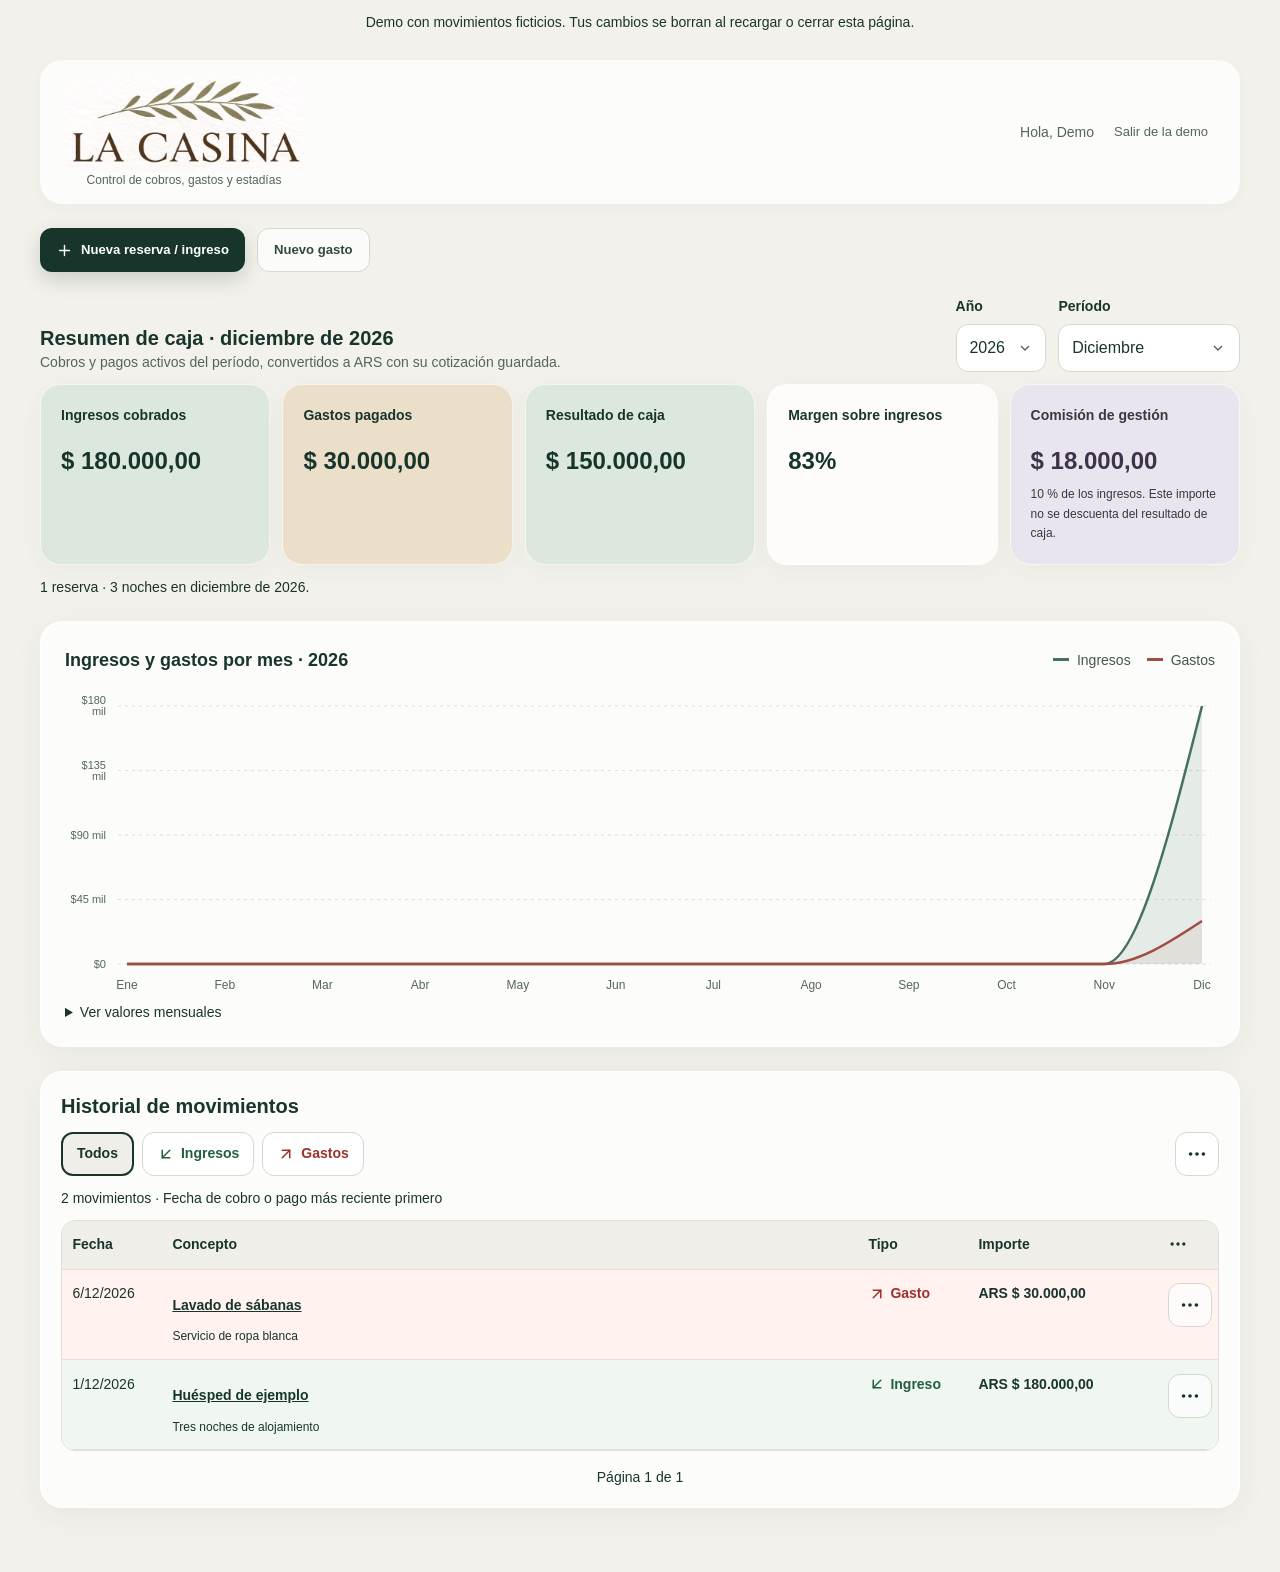
==== vistas/casina/index.html @ bc139149 "feat: publicar formación y demos interactivas en el portfolio" ====
<!doctype html>
<html lang="es">
<head>
  <meta charset="utf-8">
  <meta name="viewport" content="width=device-width, initial-scale=1">
  <meta http-equiv="Content-Security-Policy" content="default-src 'self'; script-src 'self'; style-src 'self' 'unsafe-inline'; img-src 'self' data:; connect-src 'none'; form-action 'none'; base-uri 'none'; object-src 'none'">
  <title>La Casina · Demo interactiva</title>
  <link rel="stylesheet" href="app.css">
  <script defer src="demo.js"></script>
</head>
<body class="antialiased">
  <aside class="p-3 text-center text-sm">Demo con movimientos ficticios. Tus cambios se borran al recargar o cerrar esta página.</aside>
  <div id="app"></div>
  <noscript>Para probar el panel, activá JavaScript o <a href="../casina.html">mirá las capturas</a>.</noscript>
</body>
</html>
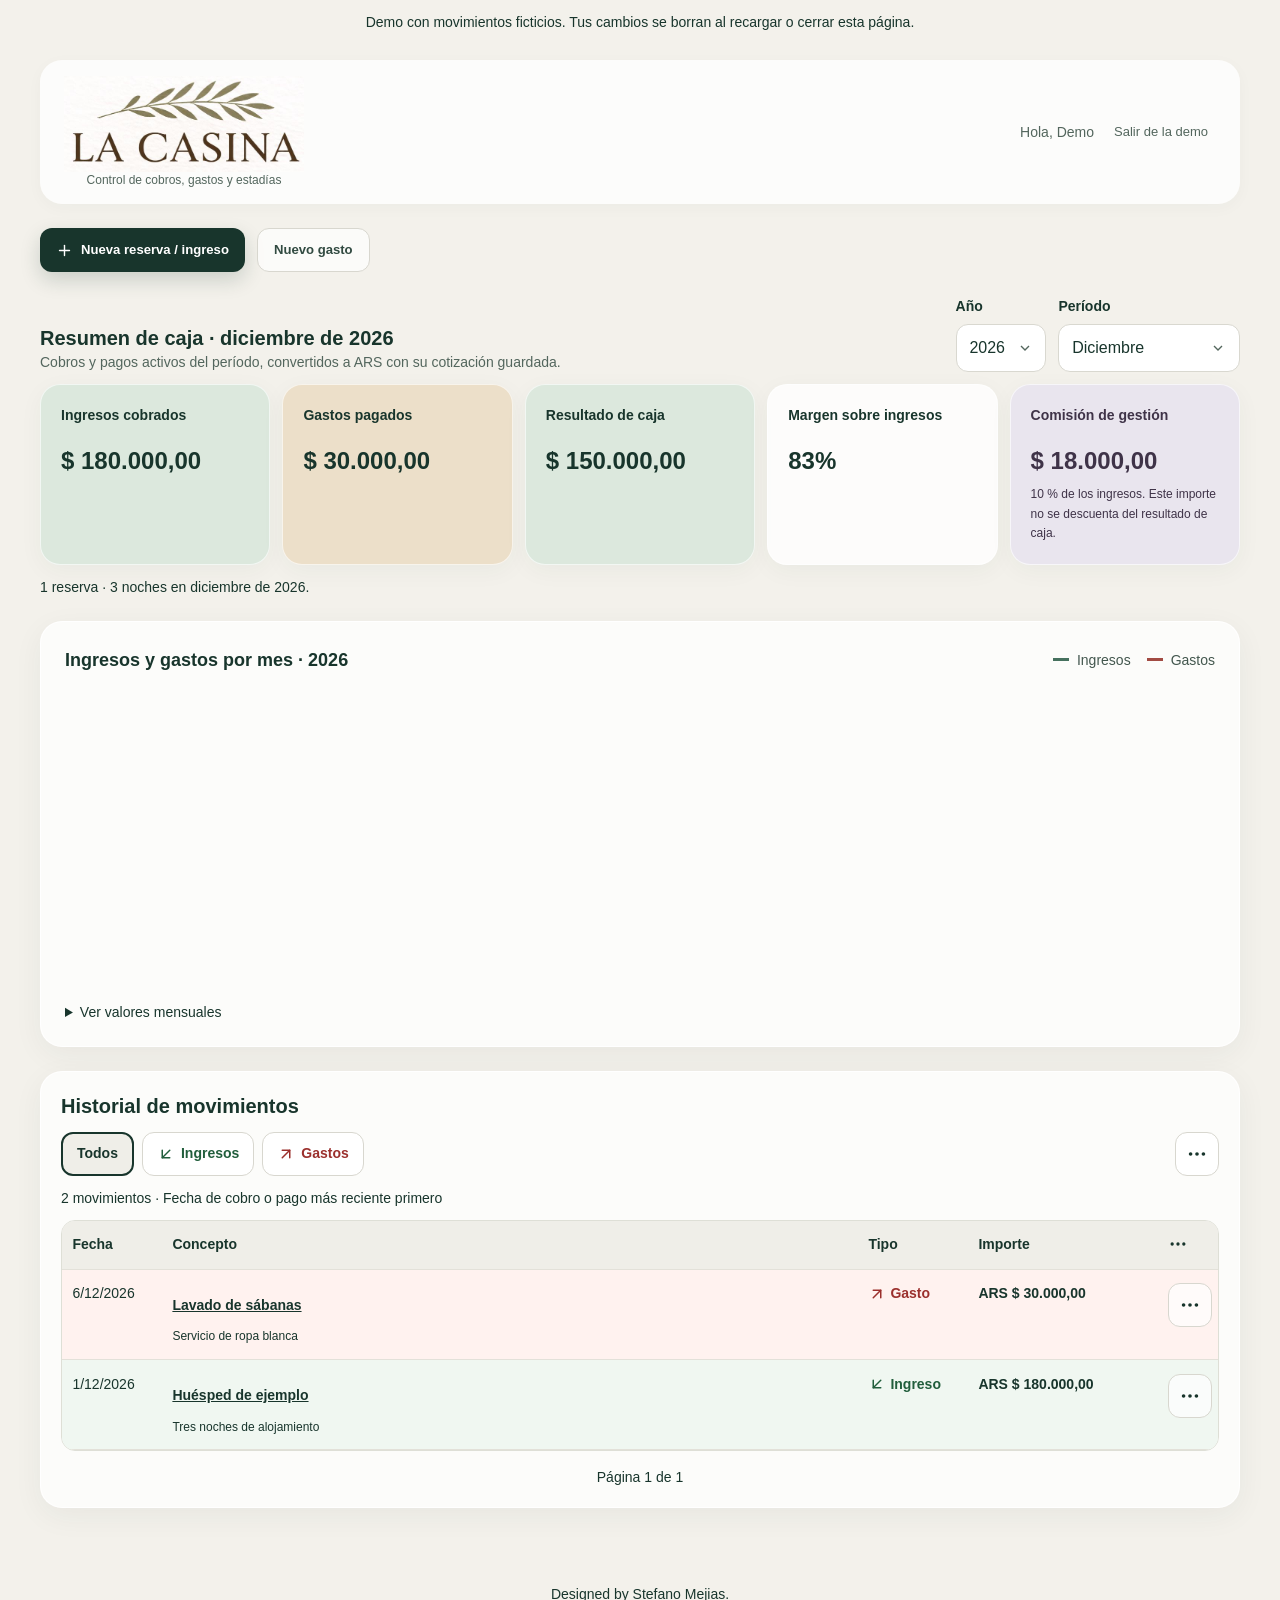
==== commit c3e78309: "Mostrar la firma dentro de ambas demos" ====
--- a/vistas/casina/index.html
+++ b/vistas/casina/index.html
@@ -12,5 +12,6 @@
   <aside class="p-3 text-center text-sm">Demo con movimientos ficticios. Tus cambios se borran al recargar o cerrar esta página.</aside>
   <div id="app"></div>
   <noscript>Para probar el panel, activá JavaScript o <a href="../casina.html">mirá las capturas</a>.</noscript>
+  <footer class="p-3 text-center text-sm" lang="en">Designed by Stefano Mejias.</footer>
 </body>
 </html>
